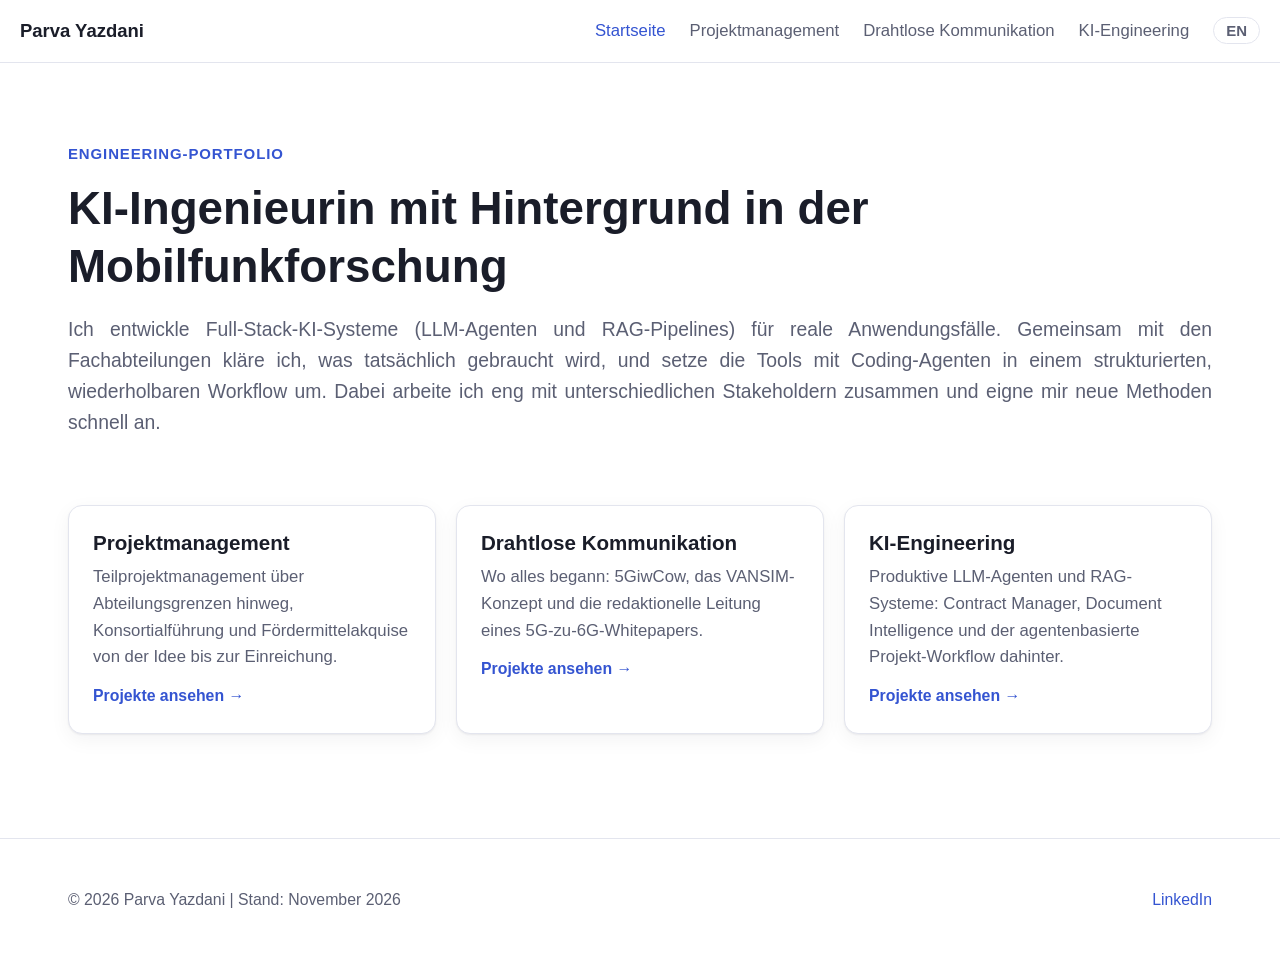
==== index.html @ 78f2efb1 "Initial commit Co-Authored-By: Claude Opus 5.5 <noreply@anthropic.com>" ====
<!doctype html>
<html lang="en">
<head>
  <meta charset="UTF-8" />
  <meta name="viewport" content="width=device-width, initial-scale=1.0" />
  <title data-i18n="doc.title.home">Parva Yazdani | Portfolio</title>
  <link rel="stylesheet" href="css/styles.css" />
</head>
<body>

  <header class="site-header">
    <div class="container nav">
      <a class="nav-brand" href="index.html">Parva Yazdani</a>
      <button class="nav-toggle" data-i18n-aria-label="nav.toggleAria" aria-label="Toggle navigation" aria-expanded="false">☰</button>
      <ul class="nav-links">
        <li><a href="index.html" aria-current="page" data-i18n="nav.home">Home</a></li>
        <li><a href="project-management.html" data-i18n="nav.pm">Project Management</a></li>
        <li><a href="wireless-communication.html" data-i18n="nav.wireless">Wireless Communication</a></li>
        <li><a href="ai-engineering.html" data-i18n="nav.ai">AI Engineering</a></li>
        <li class="nav-lang-item"><button class="lang-toggle" type="button">DE</button></li>
      </ul>
    </div>
  </header>

  <main class="container">
    <section class="hero">
      <p class="eyebrow" data-i18n="home.eyebrow">Engineering Portfolio</p>
      <h1 data-i18n="home.title">AI Engineer with a background in wireless communication research</h1>
      <p class="lead" data-i18n="home.lead">
        I build full-stack AI systems (LLM agents and
        RAG pipelines) for real-world use cases. I work with departments
        to clarify what they really need and build the tools with coding agents in a
        structured, repeatable workflow. Along the way, I collaborate closely with different
        stakeholders and pick up new methods quickly.
      </p>
    </section>

    <section class="nav-cards" aria-label="Portfolio sections">
      <a class="nav-card" href="project-management.html">
        <h3 data-i18n="card.pm.title">Project Management</h3>
        <p data-i18n="card.pm.desc">Sub-project management across departments, consortium leadership, and funding
          acquisition from idea to submission.</p>
        <span class="arrow" data-i18n="card.arrow">View projects →</span>
      </a>
      <a class="nav-card" href="wireless-communication.html">
        <h3 data-i18n="card.wireless.title">Wireless Communication</h3>
        <p data-i18n="card.wireless.desc">Where it started: 5GiwCow, the VANSIM concept, and editorial leadership of a
          5G-to-6G whitepaper.</p>
        <span class="arrow" data-i18n="card.arrow">View projects →</span>
      </a>
      <a class="nav-card" href="ai-engineering.html">
        <h3 data-i18n="card.ai.title">AI Engineering</h3>
        <p data-i18n="card.ai.desc">Production LLM agents and RAG systems: Contract Manager, Document
          Intelligence, and the agent-based project workflow behind them.</p>
        <span class="arrow" data-i18n="card.arrow">View projects →</span>
      </a>
    </section>
  </main>

  <footer class="site-footer">
    <div class="container footer-row">
      <p>© 2026 Parva Yazdani | <span data-i18n="footer.updated">Last updated November 2026</span></p>
      <ul class="footer-links">
        <li><a href="https://www.linkedin.com/in/parva-yazdani" target="_blank" rel="noopener">LinkedIn</a></li>
      </ul>
    </div>
  </footer>

  <script src="js/i18n.js"></script>
  <script src="js/main.js"></script>
</body>
</html>
---- css/styles.css ----
/* ---------- Reset & tokens ---------- */
*, *::before, *::after { box-sizing: border-box; }
html { scroll-behavior: smooth; }

/* Base size grows from 16px (phones) to 18px (desktop); all rem sizes scale with it. */
@media screen {
  html { font-size: clamp(16px, 0.9rem + 0.25vw, 18px); }
}
body { margin: 0; }

:root {
  --bg: #ffffff;
  --bg-alt: #f6f7fb;
  --text: #1a1d29;
  --text-muted: #5b5f73;
  --border: #e3e5ee;
  --accent: #3454d1;
  --accent-contrast: #ffffff;
  --card-bg: #ffffff;
  --shadow: 0 1px 2px rgba(20, 22, 40, 0.06), 0 6px 20px rgba(20, 22, 40, 0.05);

  --badge-finished-bg: #e3f6ea;   --badge-finished-fg: #16794b;
  --badge-live-bg: #e1efff;       --badge-live-fg: #1d4fae;
  --badge-demo-bg: #fff3d6;       --badge-demo-fg: #92660a;
  --badge-idea-bg: #eeeef7;       --badge-idea-fg: #4a4d63;
  --badge-progress-bg: #f1e6ff;   --badge-progress-fg: #6b2fb3;

  --font: -apple-system, BlinkMacSystemFont, "Segoe UI", Roboto, Helvetica, Arial, sans-serif;
}

@media (prefers-color-scheme: dark) {
  :root {
    --bg: #12131c;
    --bg-alt: #191b26;
    --text: #eef0f7;
    --text-muted: #a3a6ba;
    --border: #2a2c3c;
    --accent: #7c96f5;
    --accent-contrast: #12131c;
    --card-bg: #191b26;
    --shadow: 0 1px 2px rgba(0,0,0,0.3), 0 6px 20px rgba(0,0,0,0.25);

    --badge-finished-bg: #123d29;  --badge-finished-fg: #7fe0ad;
    --badge-live-bg: #14284a;      --badge-live-fg: #9bbcff;
    --badge-demo-bg: #3d2f0a;      --badge-demo-fg: #f0c465;
    --badge-idea-bg: #262838;      --badge-idea-fg: #c2c4d6;
    --badge-progress-bg: #2c1d47;  --badge-progress-fg: #d3aeff;
  }
}

body {
  font-family: var(--font);
  background: var(--bg);
  color: var(--text);
  line-height: 1.6;
  -webkit-font-smoothing: antialiased;
}

.container {
  max-width: 1240px;
  margin: 0 auto;
  padding: 0 clamp(20px, 4vw, 48px);
}

a { color: var(--accent); text-decoration: none; }
a:hover { text-decoration: underline; }

h1, h2, h3 { line-height: 1.25; }

/* ---------- Nav ---------- */
.site-header {
  border-bottom: 1px solid var(--border);
  position: sticky;
  top: 0;
  background: color-mix(in srgb, var(--bg) 92%, transparent);
  backdrop-filter: blur(8px);
  z-index: 10;
}

.nav {
  display: flex;
  align-items: center;
  justify-content: space-between;
  padding: 16px 0;
}

.nav-brand {
  font-weight: 700;
  font-size: 1.05rem;
  color: var(--text);
}
.nav-brand:hover { text-decoration: none; }

.nav-links {
  display: flex;
  gap: 24px;
  list-style: none;
  margin: 0;
  padding: 0;
}

.nav-links a {
  color: var(--text-muted);
  font-weight: 500;
  font-size: 0.95rem;
}

.nav-links a:hover,
.nav-links a[aria-current="page"] {
  color: var(--accent);
  text-decoration: none;
}

.nav-toggle {
  display: none;
  background: none;
  border: 1px solid var(--border);
  border-radius: 8px;
  padding: 8px 10px;
  color: var(--text);
  cursor: pointer;
}

.nav-lang-item {
  display: flex;
  align-items: center;
}

.lang-toggle {
  background: none;
  border: 1px solid var(--border);
  border-radius: 999px;
  padding: 4px 12px;
  font-size: 0.85rem;
  font-weight: 700;
  color: var(--text-muted);
  cursor: pointer;
}

.lang-toggle:hover {
  color: var(--accent);
  border-color: var(--accent);
}

@media (max-width: 640px) {
  .nav-toggle { display: block; }
  .nav-links {
    position: absolute;
    top: 100%;
    left: 0;
    right: 0;
    background: var(--bg);
    border-bottom: 1px solid var(--border);
    flex-direction: column;
    gap: 0;
    display: none;
  }
  .nav-links.open { display: flex; }
  .nav-links a {
    display: block;
    padding: 14px 24px;
    border-top: 1px solid var(--border);
  }
  .nav-lang-item {
    padding: 14px 24px;
    border-top: 1px solid var(--border);
  }
}

/* ---------- Hero ---------- */
.hero {
  padding: 64px 0 40px;
}

.hero .eyebrow {
  color: var(--accent);
  font-weight: 600;
  font-size: 0.85rem;
  text-transform: uppercase;
  letter-spacing: 0.06em;
}

.hero h1 {
  font-size: clamp(1.8rem, 4vw, 2.6rem);
  margin: 8px 0 12px;
}

.hero p.lead {
  font-size: 1.1rem;
  color: var(--text-muted);
}

/* ---------- Page intro (topic pages) ---------- */
.page-intro {
  padding: 48px 0 8px;
}

.page-intro .eyebrow {
  color: var(--accent);
  font-weight: 600;
  font-size: 0.85rem;
  text-transform: uppercase;
  letter-spacing: 0.06em;
}

.page-intro h1 {
  font-size: clamp(1.6rem, 3.4vw, 2.2rem);
  margin: 6px 0 14px;
}

.page-intro p {
  color: var(--text-muted);
}

/* ---------- Nav cards on home ---------- */
.nav-cards {
  display: grid;
  grid-template-columns: repeat(auto-fit, minmax(240px, 1fr));
  gap: 20px;
  padding: 8px 0 56px;
}

.nav-card {
  display: block;
  background: var(--card-bg);
  border: 1px solid var(--border);
  border-radius: 14px;
  padding: 24px;
  box-shadow: var(--shadow);
  transition: transform 0.15s ease, border-color 0.15s ease;
}

.nav-card:hover {
  transform: translateY(-2px);
  border-color: var(--accent);
  text-decoration: none;
}

.nav-card h3 {
  margin: 0 0 8px;
  color: var(--text);
}

.nav-card p {
  margin: 0;
  color: var(--text-muted);
  font-size: 0.95rem;
}

.nav-card .arrow {
  display: inline-block;
  margin-top: 12px;
  color: var(--accent);
  font-weight: 600;
  font-size: 0.9rem;
}

/* ---------- Section ---------- */
.section {
  padding: 28px 0;
}

.section-title {
  font-size: 1.1rem;
  text-transform: uppercase;
  letter-spacing: 0.05em;
  color: var(--text-muted);
  margin: 0 0 20px;
}

/* ---------- Cards (projects) ---------- */
.card {
  background: var(--card-bg);
  border: 1px solid var(--border);
  border-radius: 14px;
  padding: 28px;
  box-shadow: var(--shadow);
  margin-bottom: 24px;
  scroll-margin-top: 90px;
  transition: box-shadow 0.3s ease, border-color 0.3s ease;
}

.card:target {
  border-color: var(--accent);
  box-shadow: 0 0 0 3px color-mix(in srgb, var(--accent) 35%, transparent);
}

.card-head {
  margin-bottom: 6px;
}

/* Title and badge flow inline, so the badge follows the last line of a long title */
.card-head h3 {
  display: inline;
  margin: 0 10px 0 0;
  font-size: 1.25rem;
}

.card-head .badge {
  vertical-align: 0.15em;
  white-space: nowrap;
}

.card .subtitle {
  color: var(--text-muted);
  font-size: 0.95rem;
  margin: 0 0 16px;
}

.card dl {
  display: grid;
  grid-template-columns: 150px 1fr;
  gap: 8px 16px;
  margin: 0;
}

@media (max-width: 560px) {
  .card dl { grid-template-columns: 1fr; }
  .card dl dt { margin-top: 10px; }
}

.card dt {
  font-weight: 600;
  color: var(--text-muted);
  font-size: 0.85rem;
  text-transform: uppercase;
  letter-spacing: 0.03em;
}

.card dd {
  margin: 0;
}

/* Keep running text inside cards at a readable line length; page summaries span the full width to align with the cards. */
@media screen {
  .card .subtitle,
  .card dd,
  .timeline-note {
    max-width: 80ch;
  }
}

.card .tech-list {
  display: flex;
  flex-wrap: wrap;
  gap: 6px;
}

.tech-chip {
  background: var(--bg-alt);
  border: 1px solid var(--border);
  border-radius: 999px;
  padding: 3px 10px;
  font-size: 0.82rem;
  color: var(--text-muted);
}

.placeholder {
  color: var(--text-muted);
  font-style: italic;
}

/* ---------- Status badges ---------- */
.badge {
  display: inline-block;
  font-size: 0.75rem;
  font-weight: 700;
  text-transform: uppercase;
  letter-spacing: 0.03em;
  padding: 4px 10px;
  border-radius: 999px;
}

.badge-finished  { background: var(--badge-finished-bg); color: var(--badge-finished-fg); }
.badge-live      { background: var(--badge-live-bg);     color: var(--badge-live-fg); }
.badge-demo      { background: var(--badge-demo-bg);     color: var(--badge-demo-fg); }
.badge-idea      { background: var(--badge-idea-bg);     color: var(--badge-idea-fg); }
.badge-progress  { background: var(--badge-progress-bg); color: var(--badge-progress-fg); }

/* ---------- Timeline ---------- */
.timeline {
  position: relative;
  list-style: none;
  margin: 32px 0 48px;
  padding-left: 28px;
  border-left: 2px solid var(--border);
}

.timeline-item {
  position: relative;
  padding-bottom: 26px;
}

.timeline-item:last-child { padding-bottom: 0; }

.timeline-item::before {
  content: "";
  position: absolute;
  left: -34px;
  top: 4px;
  width: 12px;
  height: 12px;
  border-radius: 50%;
  background: var(--accent);
  border: 2px solid var(--bg);
  box-shadow: 0 0 0 2px var(--accent);
}

.timeline-item.is-marker::before {
  background: var(--bg);
}

.timeline-date {
  font-weight: 700;
  font-size: 0.85rem;
  color: var(--accent);
}

.timeline-date.tbd {
  color: var(--text-muted);
  font-weight: 600;
}

.timeline-title {
  font-weight: 600;
  margin: 2px 0 2px;
}

.timeline-title a {
  color: var(--text);
  text-decoration: none;
  border-bottom: 1px dashed var(--border);
}

.timeline-title a:hover {
  color: var(--accent);
  border-bottom-color: var(--accent);
}

.timeline-note {
  color: var(--text-muted);
  font-size: 0.9rem;
  margin: 0;
}

/* ---------- Callout ---------- */
.callout {
  background: var(--bg-alt);
  border: 1px solid var(--border);
  border-left: 4px solid var(--accent);
  border-radius: 8px;
  padding: 14px 18px;
  font-size: 0.92rem;
  color: var(--text-muted);
  margin: 16px 0;
}

.poster,
.screenshot {
  margin: 16px 0 0;
  text-align: center;
}

.poster img,
.screenshot img {
  display: block;
  max-width: 100%;
  height: auto;
  margin: 0 auto;
  border: 1px solid var(--border);
  border-radius: 8px;
}

.poster img {
  width: 300px;
}

.screenshot img {
  width: 100%;
  max-width: min(100%, 720px);
}

/* Diagrams keep their natural size instead of stretching to 720px. */
.screenshot-diagram img {
  width: auto;
}

/* Wide (left-to-right) diagrams may use the full card width. */
.screenshot-wide img {
  max-width: 100%;
}

.poster figcaption,
.screenshot figcaption {
  margin-top: 8px;
  font-size: 0.85rem;
  color: var(--text-muted);
}

/* ---------- Justified body text ---------- */
.hero p.lead,
.page-intro p,
.card .subtitle,
.card dd,
.timeline-note,
.callout {
  text-align: justify;
  /* Break long compounds (e.g. "Teilprojektmanagement") so justified lines don't open wide gaps */
  -webkit-hyphens: auto;
  hyphens: auto;
}

/* ---------- Footer ---------- */
.site-footer {
  border-top: 1px solid var(--border);
  margin-top: 48px;
  padding: 32px 0 48px;
  color: var(--text-muted);
  font-size: 0.9rem;
}

.site-footer .footer-row {
  display: flex;
  flex-wrap: wrap;
  gap: 8px 20px;
  justify-content: space-between;
  align-items: center;
}

.footer-links {
  display: flex;
  gap: 18px;
  list-style: none;
  padding: 0;
  margin: 0;
}
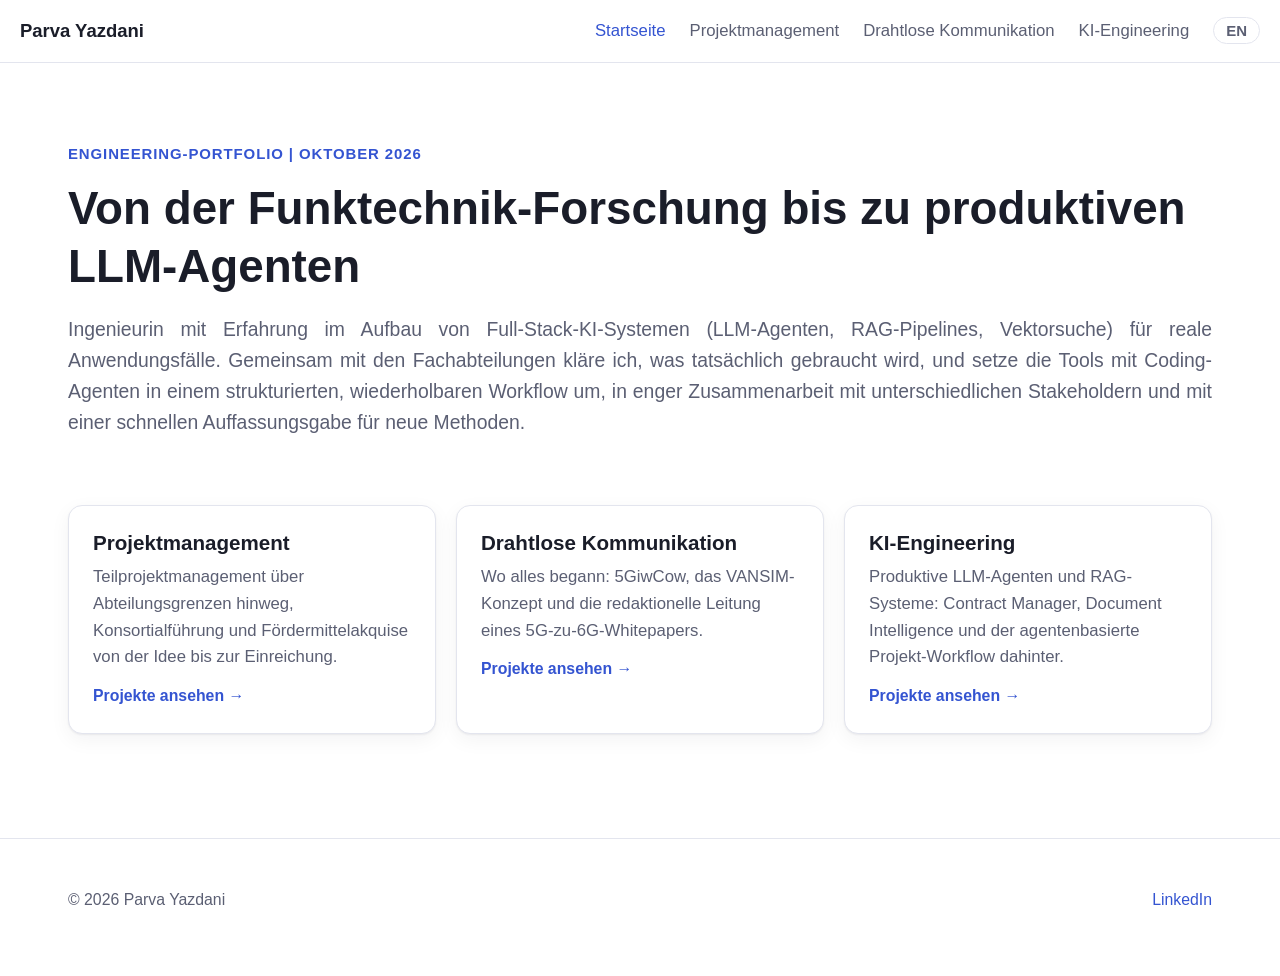
==== commit 9a7d71ce: "Initial commit Co-Authored-By: Claude Opus 5.5 <noreply@anthropic.com>" ====
--- a/index.html
+++ b/index.html
@@ -24,14 +24,14 @@
 
   <main class="container">
     <section class="hero">
-      <p class="eyebrow" data-i18n="home.eyebrow">Engineering Portfolio</p>
-      <h1 data-i18n="home.title">AI Engineer with a background in wireless communication research</h1>
+      <p class="eyebrow" data-i18n="home.eyebrow">Engineering Portfolio | October 2026</p>
+      <h1 data-i18n="home.title">From wireless research to production LLM agents</h1>
       <p class="lead" data-i18n="home.lead">
-        I build full-stack AI systems (LLM agents and
-        RAG pipelines) for real-world use cases. I work with departments
+        Engineer with experience building full-stack AI systems (LLM agents,
+        RAG pipelines, vector search) for real-world use cases. I work with departments
         to clarify what they really need and build the tools with coding agents in a
-        structured, repeatable workflow. Along the way, I collaborate closely with different
-        stakeholders and pick up new methods quickly.
+        structured, repeatable workflow, working closely with different stakeholders and
+        picking up new methods fast.
       </p>
     </section>
 
@@ -59,7 +59,7 @@
 
   <footer class="site-footer">
     <div class="container footer-row">
-      <p>© 2026 Parva Yazdani | <span data-i18n="footer.updated">Last updated November 2026</span></p>
+      <p>© 2026 Parva Yazdani</p>
       <ul class="footer-links">
         <li><a href="https://www.linkedin.com/in/parva-yazdani" target="_blank" rel="noopener">LinkedIn</a></li>
       </ul>
